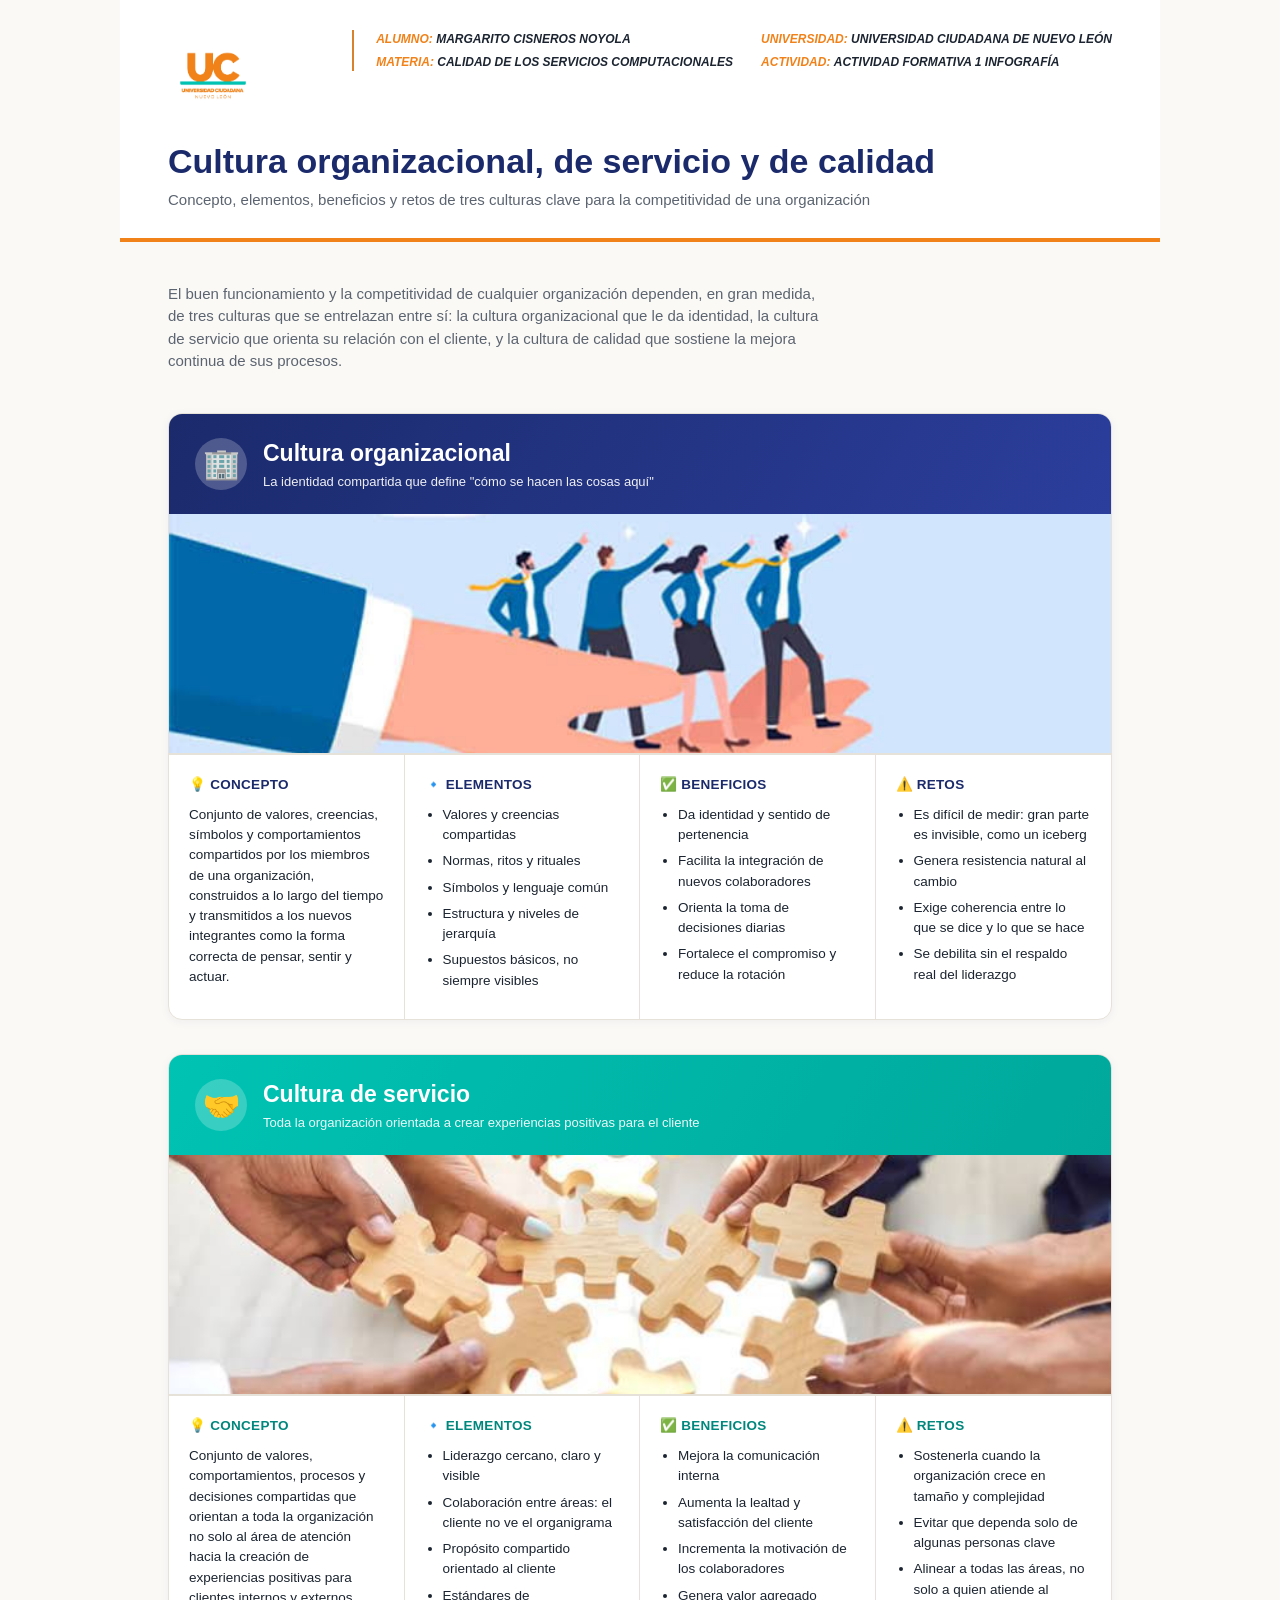
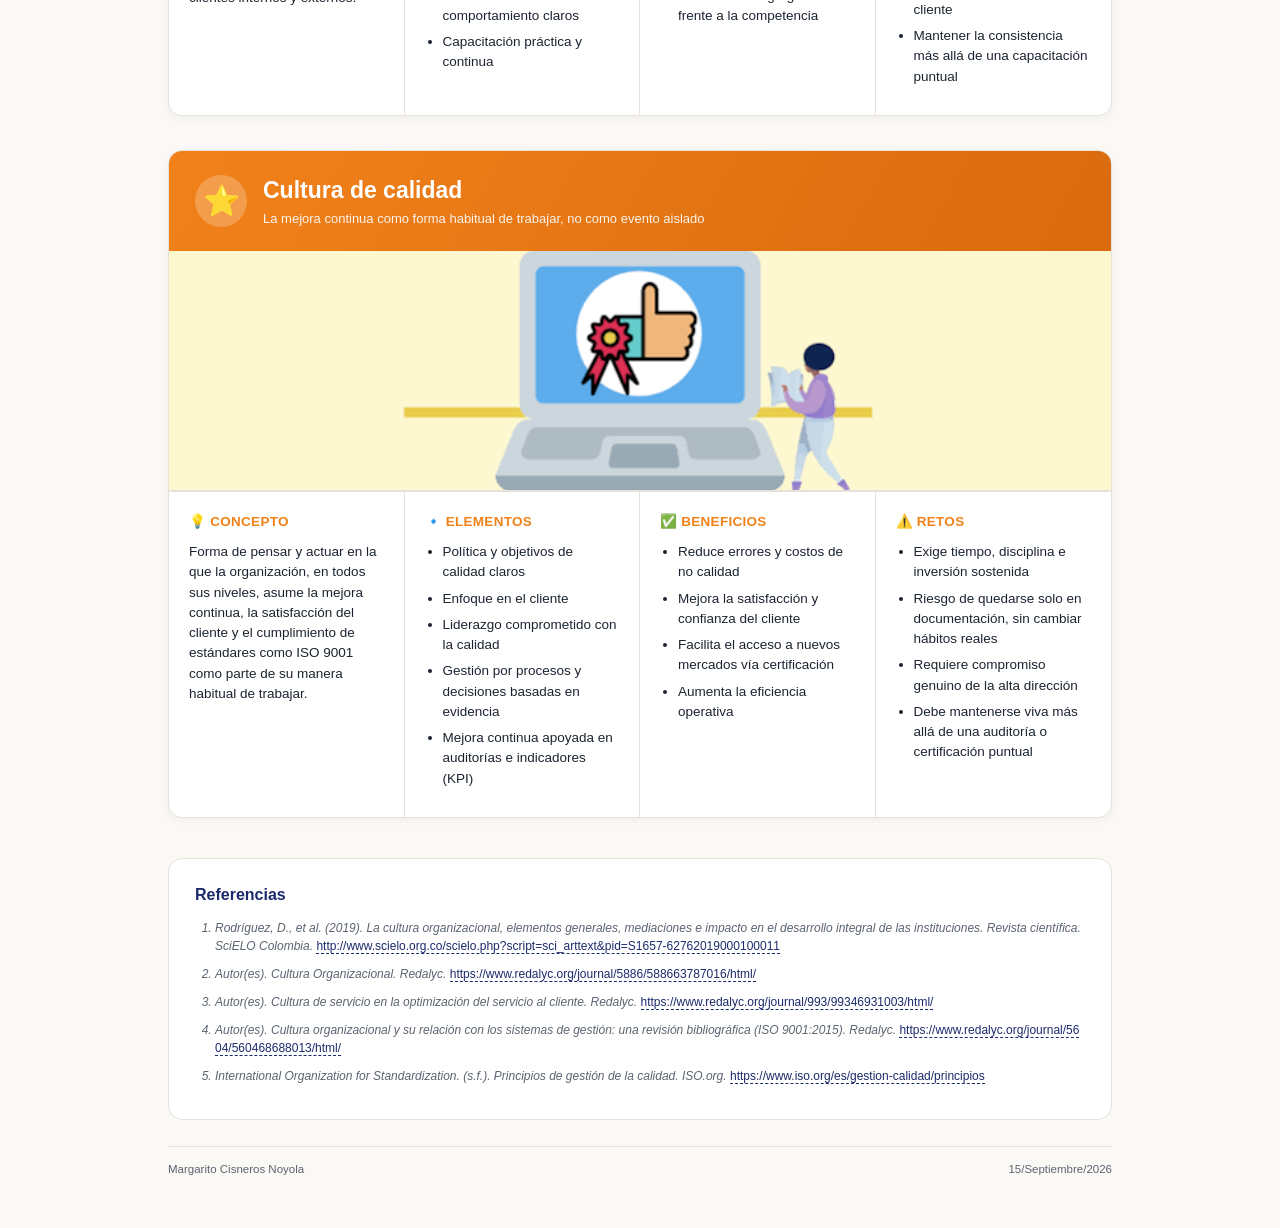
==== index.html @ 5971fc8f "actualisacion1" ====
<!DOCTYPE html>
<html lang="es">
<head>
  <meta charset="UTF-8">
  <title>Cultura organizacional, de servicio y de calidad</title>
  <link rel="stylesheet" href="styles.css">
</head>
<body>
<div class="sheet">

  <!-- ============================================
       HEADER
       ============================================ -->
  <header>
    <div class="top-row">
      <img class="logo" src="logo.png" alt="Universidad Ciudadana de Nuevo León">
      <div class="info-panel">
        <div class="field"><b>ALUMNO:</b> <span>MARGARITO CISNEROS NOYOLA</span></div>
        <div class="field"><b>UNIVERSIDAD:</b> <span>UNIVERSIDAD CIUDADANA DE NUEVO LEÓN</span></div>
        <div class="field"><b>MATERIA:</b> <span>CALIDAD DE LOS SERVICIOS COMPUTACIONALES</span></div>
        <div class="field"><b>ACTIVIDAD:</b> <span>ACTIVIDAD FORMATIVA 1 INFOGRAFÍA</span></div>
      </div>
    </div>
    <h1>Cultura organizacional, de servicio y de calidad</h1>
    <p class="subtitle">Concepto, elementos, beneficios y retos de tres culturas clave para la competitividad de una organización</p>
  </header>

  <!-- ============================================
       INTRO
       ============================================ -->
  <p class="intro">El buen funcionamiento y la competitividad de cualquier organización dependen, en gran medida, de tres culturas que se entrelazan entre sí: la cultura organizacional que le da identidad, la cultura de servicio que orienta su relación con el cliente, y la cultura de calidad que sostiene la mejora continua de sus procesos.</p>

  <!-- ============================================
       CULTURA ORGANIZACIONAL
       ============================================ -->
  <section class="topic t-organizacional">
    <div class="topic-head">
      <div class="icon">🏢</div>
      <div>
        <h2>Cultura organizacional</h2>
        <p>La identidad compartida que define "cómo se hacen las cosas aquí"</p>
      </div>
    </div>

    <img class="topic-photo"
         src="images/organizacional.jpg"
         alt="Cultura organizacional">

    <div class="cards">
      <div class="card">
        <div class="tag">💡 Concepto</div>
        <p>Conjunto de valores, creencias, símbolos y comportamientos compartidos por los miembros de una organización, construidos a lo largo del tiempo y transmitidos a los nuevos integrantes como la forma correcta de pensar, sentir y actuar.</p>
      </div>
      <div class="card">
        <div class="tag">🔹 Elementos</div>
        <ul>
          <li>Valores y creencias compartidas</li>
          <li>Normas, ritos y rituales</li>
          <li>Símbolos y lenguaje común</li>
          <li>Estructura y niveles de jerarquía</li>
          <li>Supuestos básicos, no siempre visibles</li>
        </ul>
      </div>
      <div class="card">
        <div class="tag">✅ Beneficios</div>
        <ul>
          <li>Da identidad y sentido de pertenencia</li>
          <li>Facilita la integración de nuevos colaboradores</li>
          <li>Orienta la toma de decisiones diarias</li>
          <li>Fortalece el compromiso y reduce la rotación</li>
        </ul>
      </div>
      <div class="card">
        <div class="tag">⚠️ Retos</div>
        <ul>
          <li>Es difícil de medir: gran parte es invisible, como un iceberg</li>
          <li>Genera resistencia natural al cambio</li>
          <li>Exige coherencia entre lo que se dice y lo que se hace</li>
          <li>Se debilita sin el respaldo real del liderazgo</li>
        </ul>
      </div>
    </div>
  </section>

  <!-- ============================================
       CULTURA DE SERVICIO
       ============================================ -->
  <section class="topic t-servicio">
    <div class="topic-head">
      <div class="icon">🤝</div>
      <div>
        <h2>Cultura de servicio</h2>
        <p>Toda la organización orientada a crear experiencias positivas para el cliente</p>
      </div>
    </div>

    <img class="topic-photo"
         src="images/servicio.jpg"
         alt="Cultura de servicio">

    <div class="cards">
      <div class="card">
        <div class="tag">💡 Concepto</div>
        <p>Conjunto de valores, comportamientos, procesos y decisiones compartidas que orientan a toda la organización no solo al área de atención hacia la creación de experiencias positivas para clientes internos y externos.</p>
      </div>
      <div class="card">
        <div class="tag">🔹 Elementos</div>
        <ul>
          <li>Liderazgo cercano, claro y visible</li>
          <li>Colaboración entre áreas: el cliente no ve el organigrama</li>
          <li>Propósito compartido orientado al cliente</li>
          <li>Estándares de comportamiento claros</li>
          <li>Capacitación práctica y continua</li>
        </ul>
      </div>
      <div class="card">
        <div class="tag">✅ Beneficios</div>
        <ul>
          <li>Mejora la comunicación interna</li>
          <li>Aumenta la lealtad y satisfacción del cliente</li>
          <li>Incrementa la motivación de los colaboradores</li>
          <li>Genera valor agregado frente a la competencia</li>
        </ul>
      </div>
      <div class="card">
        <div class="tag">⚠️ Retos</div>
        <ul>
          <li>Sostenerla cuando la organización crece en tamaño y complejidad</li>
          <li>Evitar que dependa solo de algunas personas clave</li>
          <li>Alinear a todas las áreas, no solo a quien atiende al cliente</li>
          <li>Mantener la consistencia más allá de una capacitación puntual</li>
        </ul>
      </div>
    </div>
  </section>

  <!-- ============================================
       CULTURA DE CALIDAD
       ============================================ -->
  <section class="topic t-calidad">
    <div class="topic-head">
      <div class="icon">⭐</div>
      <div>
        <h2>Cultura de calidad</h2>
        <p>La mejora continua como forma habitual de trabajar, no como evento aislado</p>
      </div>
    </div>

    <img class="topic-photo"
         src="images/calidad.png"
         alt="Cultura de calidad">

    <div class="cards">
      <div class="card">
        <div class="tag">💡 Concepto</div>
        <p>Forma de pensar y actuar en la que la organización, en todos sus niveles, asume la mejora continua, la satisfacción del cliente y el cumplimiento de estándares como ISO 9001 como parte de su manera habitual de trabajar.</p>
      </div>
      <div class="card">
        <div class="tag">🔹 Elementos</div>
        <ul>
          <li>Política y objetivos de calidad claros</li>
          <li>Enfoque en el cliente</li>
          <li>Liderazgo comprometido con la calidad</li>
          <li>Gestión por procesos y decisiones basadas en evidencia</li>
          <li>Mejora continua apoyada en auditorías e indicadores (KPI)</li>
        </ul>
      </div>
      <div class="card">
        <div class="tag">✅ Beneficios</div>
        <ul>
          <li>Reduce errores y costos de no calidad</li>
          <li>Mejora la satisfacción y confianza del cliente</li>
          <li>Facilita el acceso a nuevos mercados vía certificación</li>
          <li>Aumenta la eficiencia operativa</li>
        </ul>
      </div>
      <div class="card">
        <div class="tag">⚠️ Retos</div>
        <ul>
          <li>Exige tiempo, disciplina e inversión sostenida</li>
          <li>Riesgo de quedarse solo en documentación, sin cambiar hábitos reales</li>
          <li>Requiere compromiso genuino de la alta dirección</li>
          <li>Debe mantenerse viva más allá de una auditoría o certificación puntual</li>
        </ul>
      </div>
    </div>
  </section>

  <!-- ============================================
       REFERENCIAS
       ============================================ -->
  <div class="refs">
    <h3>Referencias</h3>
    <ol>
      <li>
        Rodríguez, D., et al. (2019). La cultura organizacional, elementos generales, mediaciones e impacto en el desarrollo integral de las instituciones. <em>Revista científica</em>. SciELO Colombia.
        <a href="http://www.scielo.org.co/scielo.php?script=sci_arttext&pid=S1657-62762019000100011"
           target="_blank" rel="noopener noreferrer">http://www.scielo.org.co/scielo.php?script=sci_arttext&pid=S1657-62762019000100011</a>
      </li>
      <li>
        Autor(es). Cultura Organizacional. <em>Redalyc</em>.
        <a href="https://www.redalyc.org/journal/5886/588663787016/html/"
           target="_blank" rel="noopener noreferrer">https://www.redalyc.org/journal/5886/588663787016/html/</a>
      </li>
      <li>
        Autor(es). Cultura de servicio en la optimización del servicio al cliente. <em>Redalyc</em>.
        <a href="https://www.redalyc.org/journal/993/99346931003/html/"
           target="_blank" rel="noopener noreferrer">https://www.redalyc.org/journal/993/99346931003/html/</a>
      </li>
      <li>
        Autor(es). Cultura organizacional y su relación con los sistemas de gestión: una revisión bibliográfica (ISO 9001:2015). <em>Redalyc</em>.
        <a href="https://www.redalyc.org/journal/5604/560468688013/html/"
           target="_blank" rel="noopener noreferrer">https://www.redalyc.org/journal/5604/560468688013/html/</a>
      </li>
      <li>
        International Organization for Standardization. (s.f.). Principios de gestión de la calidad. <em>ISO.org</em>.
        <a href="https://www.iso.org/es/gestion-calidad/principios"
           target="_blank" rel="noopener noreferrer">https://www.iso.org/es/gestion-calidad/principios</a>
      </li>
    </ol>
  </div>

  <!-- ============================================
       FOOTER
       ============================================ -->
  <footer>
    <span>Margarito Cisneros Noyola</span>
    <span>15/Septiembre/2026</span>
  </footer>

</div>
</body>
</html>
---- styles.css ----
/* ============================================
   VARIABLES GLOBALES
   ============================================ */
:root {
  --orange: #F1821A;
  --teal: #00C3B3;
  --navy: #1B2A6B;
  --ink: #1B2430;
  --ink-soft: #5B6470;
  --paper: #FBF9F6;
  --panel: #FFFFFF;
  --line: #E7E2D9;
  --peach: #FDF0E4;
}

/* ============================================
   RESET Y BASE
   ============================================ */
* { box-sizing: border-box; }

body {
  margin: 0;
  background: var(--paper);
  color: var(--ink);
  font-family: 'Segoe UI', Calibri, Arial, sans-serif;
  line-height: 1.5;
}

.sheet {
  max-width: 1040px;
  margin: 0 auto;
  padding-bottom: 50px;
}

/* ============================================
   HEADER
   ============================================ */
header {
  background: var(--panel);
  padding: 30px 48px 26px 48px;
  border-bottom: 4px solid var(--orange);
}

header .top-row {
  display: flex;
  justify-content: space-between;
  align-items: flex-start;
  gap: 24px;
  margin-bottom: 22px;
}

/* 🖼️ LOGO MÁS GRANDE */
header img.logo {
  height: 90px;
  display: block;
}

.info-panel {
  display: grid;
  grid-template-columns: repeat(2, auto);
  column-gap: 28px;
  row-gap: 5px;
  flex-shrink: 0;
  padding-left: 22px;
  border-left: 2px solid #D9822B;
}

.info-panel .field { font-size: 12px; white-space: nowrap; }
.info-panel .field b {
  color: var(--orange);
  font-style: italic;
  font-weight: 800;
}
.info-panel .field span {
  color: var(--ink);
  font-style: italic;
  font-weight: 700;
}

h1 {
  margin: 0 0 8px 0;
  font-size: 34px;
  font-weight: 800;
  color: var(--navy);
  line-height: 1.15;
}

.subtitle {
  margin: 0;
  font-size: 15px;
  color: var(--ink-soft);
}

/* ============================================
   INTRO
   ============================================ */
.intro {
  padding: 26px 48px 6px 48px;
  font-size: 15px;
  color: var(--ink-soft);
  max-width: 760px;
}

/* ============================================
   TARJETAS DE TEMAS (topic)
   ============================================ */
.topic {
  margin: 34px 48px 0 48px;
  background: var(--panel);
  border: 1px solid var(--line);
  border-radius: 14px;
  overflow: hidden;
  box-shadow: 0 2px 10px rgba(27, 42, 107, 0.05);
}

.topic-head {
  display: flex;
  align-items: center;
  gap: 16px;
  padding: 22px 26px;
  color: #fff;
}

.topic-head .icon {
  font-size: 30px;
  width: 52px;
  height: 52px;
  display: flex;
  align-items: center;
  justify-content: center;
  background: rgba(255, 255, 255, 0.22);
  border-radius: 50%;
  flex-shrink: 0;
}

.topic-head h2 { margin: 0; font-size: 23px; font-weight: 800; }
.topic-head p { margin: 2px 0 0 0; font-size: 13px; opacity: 0.92; }

/* Colores de cada tema */
.t-organizacional .topic-head { background: linear-gradient(120deg, var(--navy), #2B3E9C); }
.t-servicio .topic-head { background: linear-gradient(120deg, var(--teal), #00A89B); }
.t-calidad .topic-head { background: linear-gradient(120deg, var(--orange), #D96A0E); }

/* ============================================
   📸 FOTOS DE CADA SECCIÓN
   ============================================ */
.topic-photo {
  width: 100%;
  height: 240px;
  object-fit: cover;
  display: block;
  border-bottom: 1px solid var(--line);
}

/* ============================================
   GRID DE TARJETAS
   ============================================ */
.cards {
  display: grid;
  grid-template-columns: repeat(4, 1fr);
  gap: 0;
}

.card {
  padding: 20px 20px 22px 20px;
  border-right: 1px solid var(--line);
  border-top: 1px solid var(--line);
}

.card:last-child { border-right: none; }

.card .tag {
  display: flex;
  align-items: center;
  gap: 8px;
  font-weight: 800;
  font-size: 13.5px;
  margin-bottom: 10px;
  text-transform: uppercase;
  letter-spacing: 0.02em;
}

.t-organizacional .card .tag { color: var(--navy); }
.t-servicio .card .tag { color: #00877D; }
.t-calidad .card .tag { color: var(--orange); }

.card p,
.card ul { font-size: 13.5px; color: var(--ink); margin: 0; }
.card ul { padding-left: 18px; margin-top: 2px; }
.card li { margin-bottom: 6px; }

/* ============================================
   REFERENCIAS (con enlaces clicables)
   ============================================ */
.refs {
  margin: 40px 48px 0 48px;
  padding: 24px 26px;
  background: var(--panel);
  border: 1px solid var(--line);
  border-radius: 14px;
}

.refs h3 {
  margin: 0 0 12px 0;
  color: var(--navy);
  font-size: 16px;
  font-weight: 800;
}

.refs ol { margin: 0; padding-left: 20px; }

.refs li {
  font-size: 12px;
  color: var(--ink-soft);
  margin-bottom: 10px;
  font-style: italic;
  line-height: 1.5;
}

/* 🔗 Estilo de los enlaces */
.refs a {
  color: var(--navy);
  text-decoration: none;
  border-bottom: 1px dashed var(--navy);
  font-style: normal;
  word-break: break-all;
  transition: color 0.2s, border-color 0.2s;
}

.refs a:hover {
  color: var(--orange);
  border-bottom-color: var(--orange);
  border-bottom-style: solid;
}

/* ============================================
   FOOTER
   ============================================ */
footer {
  margin: 26px 48px 0 48px;
  font-size: 11.5px;
  color: var(--ink-soft);
  display: flex;
  justify-content: space-between;
  border-top: 1px solid var(--line);
  padding-top: 14px;
}

/* ============================================
   RESPONSIVE
   ============================================ */
@media (max-width: 880px) {
  .cards { grid-template-columns: repeat(2, 1fr); }
  .card:nth-child(2) { border-right: none; }
  .card:nth-child(3),
  .card:nth-child(4) { border-top: 1px solid var(--line); }

  .topic-photo { height: 180px; }
  header img.logo { height: 60px; }
}
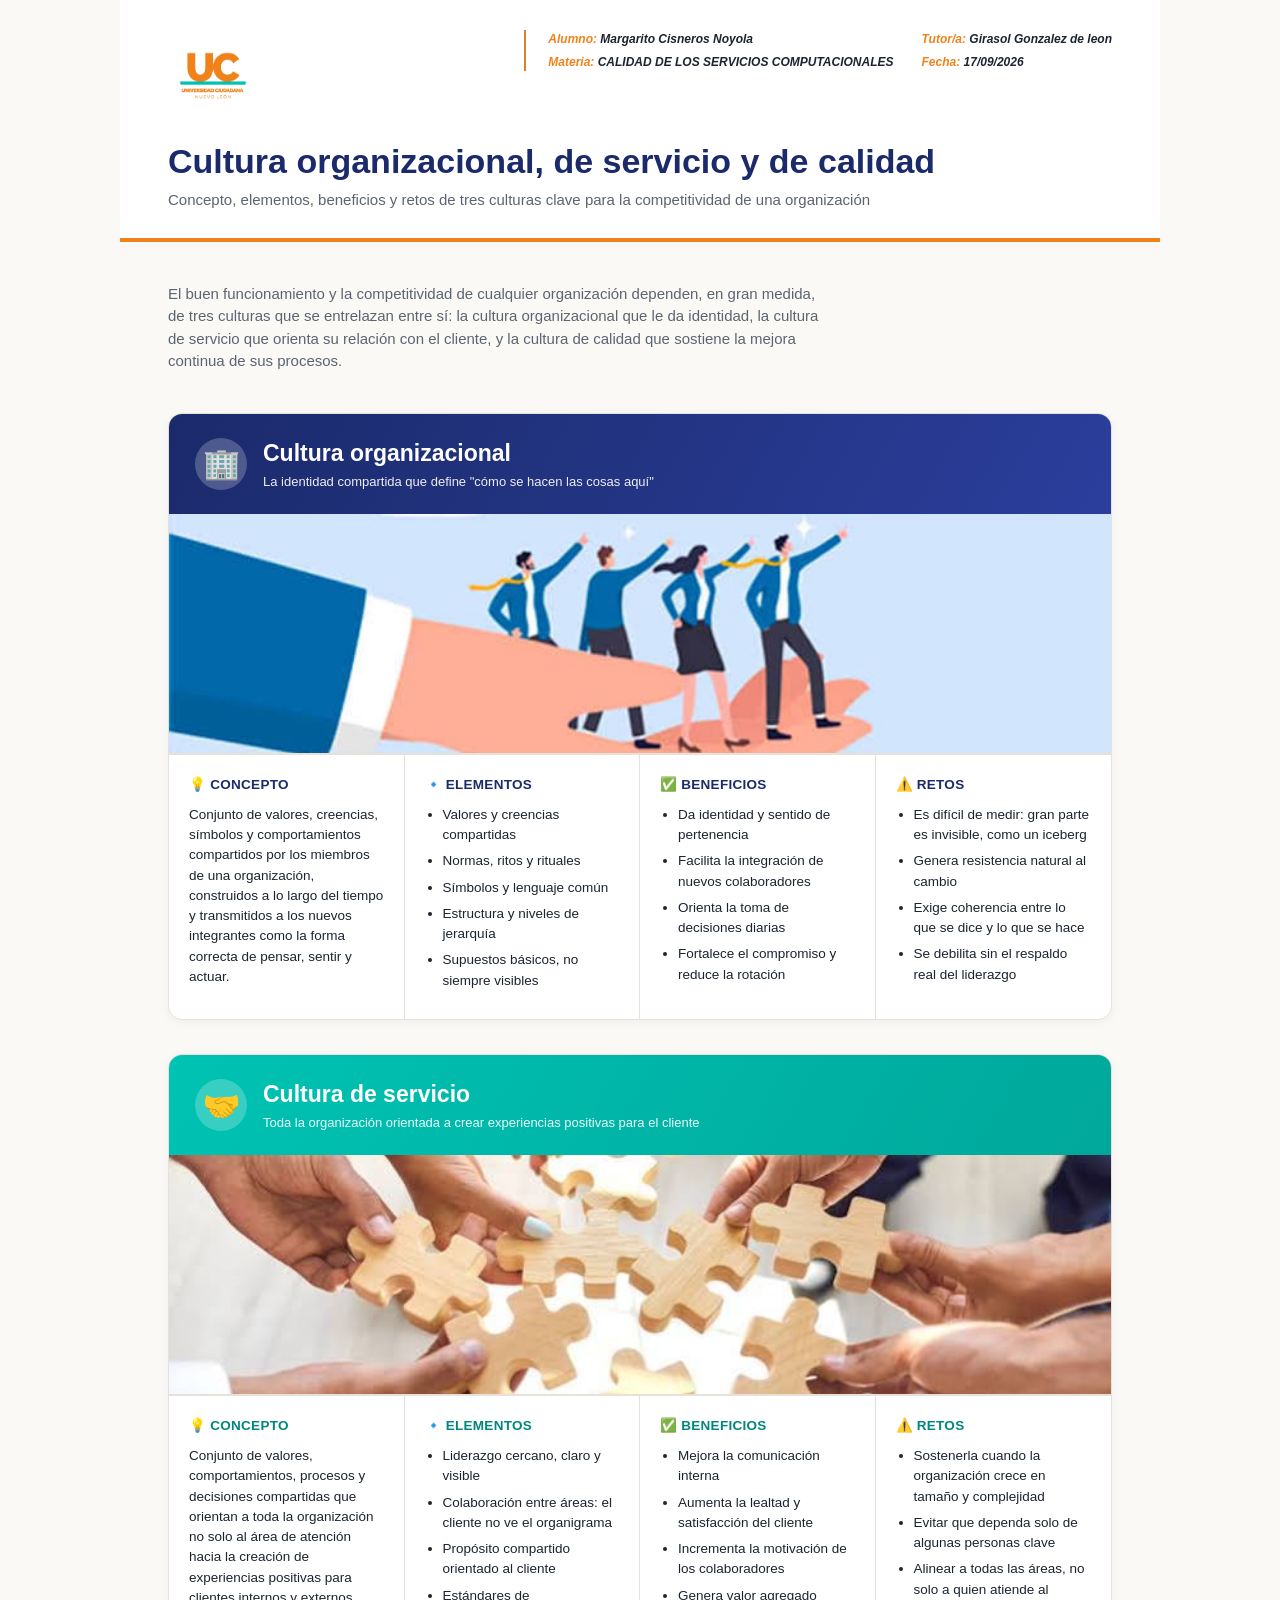
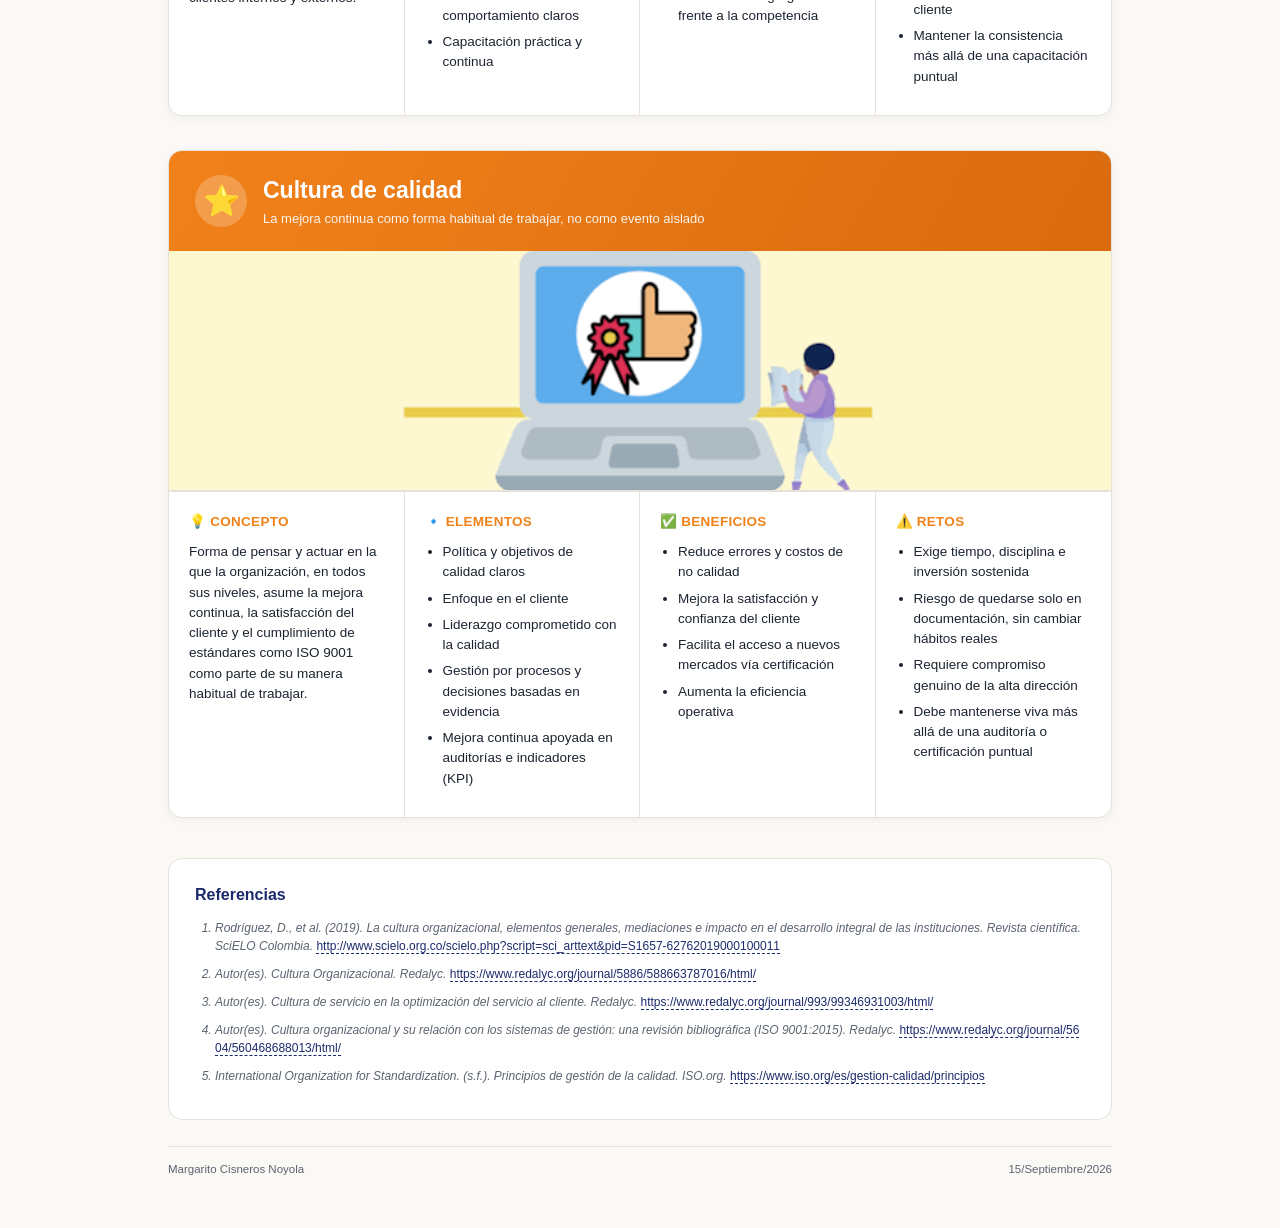
==== commit 41944274: "actualisasion3" ====
--- a/index.html
+++ b/index.html
@@ -15,10 +15,10 @@
     <div class="top-row">
       <img class="logo" src="logo.png" alt="Universidad Ciudadana de Nuevo León">
       <div class="info-panel">
-        <div class="field"><b>ALUMNO:</b> <span>MARGARITO CISNEROS NOYOLA</span></div>
-        <div class="field"><b>UNIVERSIDAD:</b> <span>UNIVERSIDAD CIUDADANA DE NUEVO LEÓN</span></div>
-        <div class="field"><b>MATERIA:</b> <span>CALIDAD DE LOS SERVICIOS COMPUTACIONALES</span></div>
-        <div class="field"><b>ACTIVIDAD:</b> <span>ACTIVIDAD FORMATIVA 1 INFOGRAFÍA</span></div>
+        <div class="field"><b>Alumno:</b> <span>Margarito Cisneros Noyola</span></div>
+        <div class="field"><b>Tutor/a:</b> <span>Girasol Gonzalez de leon</span></div>
+        <div class="field"><b>Materia:</b> <span>CALIDAD DE LOS SERVICIOS COMPUTACIONALES</span></div>
+        <div class="field"><b>Fecha:</b> <span>17/09/2026</span></div>
       </div>
     </div>
     <h1>Cultura organizacional, de servicio y de calidad</h1>
